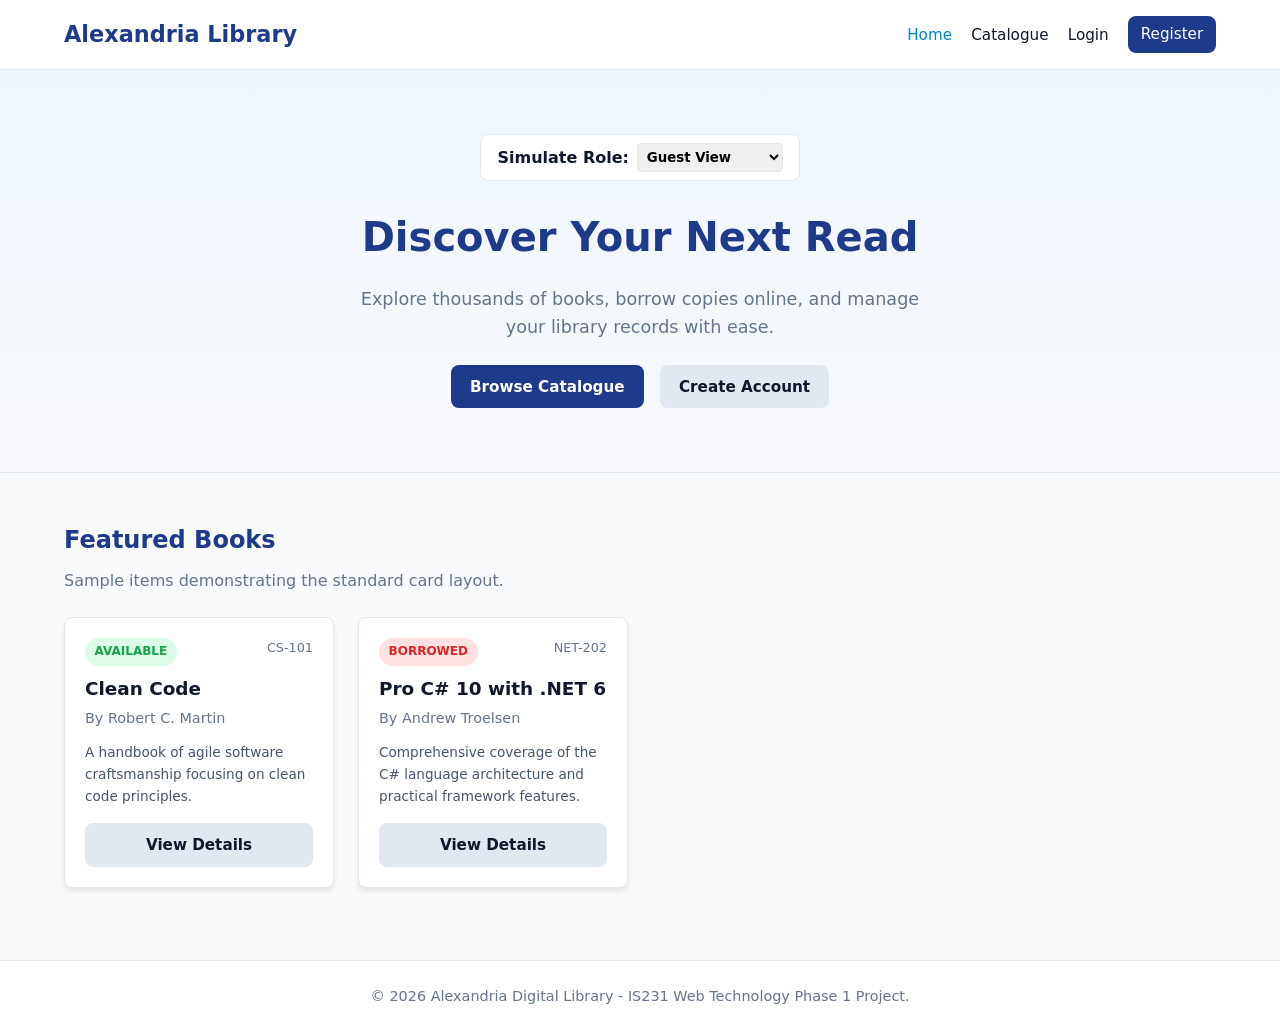
==== index.html @ ef95bee7 "feat: complete landing page and global styles" ====
<!DOCTYPE html>
<html lang="en">
<head>
  <meta charset="UTF-8">
  <meta name="viewport" content="width=device-width, initial-scale=1.0">
  <title>Alexandria Digital Library | Home</title>
  <link rel="stylesheet" href="css/style.css">
  <style>
    .hero {
      text-align: center;
      padding: 4rem 1rem;
      background: linear-gradient(180deg, #eff6ff 0%, #f8fafc 100%);
      border-bottom: 1px solid var(--border-color);
    }
    .hero h1 {
      font-size: 2.5rem;
      color: var(--primary-color);
      margin-bottom: 1rem;
    }
    .hero p {
      font-size: 1.1rem;
      color: var(--text-muted);
      max-width: 600px;
      margin: 0 auto 1.5rem auto;
    }
    .role-switcher-box {
      margin-bottom: 1.5rem;
      display: inline-flex;
      align-items: center;
      gap: 0.5rem;
      background: #ffffff;
      padding: 0.5rem 1rem;
      border-radius: var(--radius);
      border: 1px solid var(--border-color);
    }
    .role-switcher-box select {
      padding: 0.3rem;
      border-radius: 4px;
      border: 1px solid var(--border-color);
      font-weight: 600;
    }
  </style>
</head>
<body>

  <!-- شريط التنقل المشترك -->
  <header class="navbar">
    <div class="container nav-container">
      <a href="index.html" class="logo">Alexandria Library</a>
      <nav>
        <ul class="nav-links">
          <li><a href="index.html" class="active">Home</a></li>
          <li><a href="books.html">Catalogue</a></li>
          <li class="user-link"><a href="my-borrowed.html">My Borrowed</a></li>
          <li class="admin-link"><a href="admin-books.html">Admin Dashboard</a></li>
          <li class="auth-link"><a href="login.html">Login</a></li>
          <li class="auth-link"><a href="signup.html" class="btn btn-primary" style="color: white; padding: 0.4rem 0.8rem;">Register</a></li>
        </ul>
      </nav>
    </div>
  </header>

  <main>
    <!-- قسم الواجهة الرئيسية ومحاكي الرتب -->
    <section class="hero">
      <div class="container">
        <!-- محاكي الرتب للبروتوتايب لتبديل الروابط شكلياً -->
        <div class="role-switcher-box">
          <label for="role-select"><strong>Simulate Role:</strong></label>
          <select id="role-select" onchange="switchRole(this.value)">
            <option value="guest">Guest View</option>
            <option value="user">Logged-in User</option>
            <option value="admin">Administrator</option>
          </select>
        </div>

        <h1>Discover Your Next Read</h1>
        <p>Explore thousands of books, borrow copies online, and manage your library records with ease.</p>
        <div style="display: flex; gap: 1rem; justify-content: center;">
          <a href="books.html" class="btn btn-primary">Browse Catalogue</a>
          <a href="signup.html" class="btn btn-secondary">Create Account</a>
        </div>
      </div>
    </section>

    <!-- عينة من كروت الكتب للتحقق من الاتساق -->
    <section class="container" style="padding: 3rem 0;">
      <h2 style="margin-bottom: 0.5rem; color: var(--primary-color);">Featured Books</h2>
      <p style="color: var(--text-muted); margin-bottom: 1.5rem;">Sample items demonstrating the standard card layout.</p>
      
      <div class="grid">
        <!-- كارت تجريبي: متاح -->
        <article class="card">
          <div>
            <div style="display: flex; justify-content: space-between; align-items: start; margin-bottom: 0.5rem;">
              <span class="badge badge-available">Available</span>
              <span style="font-size: 0.8rem; color: var(--text-muted);">CS-101</span>
            </div>
            <h3 style="font-size: 1.15rem; margin-bottom: 0.25rem;">Clean Code</h3>
            <p style="font-size: 0.9rem; color: var(--text-muted); margin-bottom: 0.75rem;">By Robert C. Martin</p>
            <p style="font-size: 0.85rem; color: #475569; margin-bottom: 1rem;">A handbook of agile software craftsmanship focusing on clean code principles.</p>
          </div>
          <a href="book-details.html" class="btn btn-secondary" style="text-align: center;">View Details</a>
        </article>

        <!-- كارت تجريبي: مستعار -->
        <article class="card">
          <div>
            <div style="display: flex; justify-content: space-between; align-items: start; margin-bottom: 0.5rem;">
              <span class="badge badge-borrowed">Borrowed</span>
              <span style="font-size: 0.8rem; color: var(--text-muted);">NET-202</span>
            </div>
            <h3 style="font-size: 1.15rem; margin-bottom: 0.25rem;">Pro C# 10 with .NET 6</h3>
            <p style="font-size: 0.9rem; color: var(--text-muted); margin-bottom: 0.75rem;">By Andrew Troelsen</p>
            <p style="font-size: 0.85rem; color: #475569; margin-bottom: 1rem;">Comprehensive coverage of the C# language architecture and practical framework features.</p>
          </div>
          <a href="book-details.html" class="btn btn-secondary" style="text-align: center;">View Details</a>
        </article>
      </div>
    </section>
  </main>

  <footer>
    <div class="container">
      <p>&copy; 2026 Alexandria Digital Library - IS231 Web Technology Phase 1 Project.</p>
    </div>
  </footer>

  <!-- سكربت واجهة تبديل الرتب لغرض العرض في الـ Prototype -->
  <script>
    function switchRole(role) {
      const userLinks = document.querySelectorAll('.user-link');
      const adminLinks = document.querySelectorAll('.admin-link');
      const authLinks = document.querySelectorAll('.auth-link');

      if (role === 'guest') {
        userLinks.forEach(el => el.style.display = 'none');
        adminLinks.forEach(el => el.style.display = 'none');
        authLinks.forEach(el => el.style.display = 'inline-block');
      } else if (role === 'user') {
        userLinks.forEach(el => el.style.display = 'inline-block');
        adminLinks.forEach(el => el.style.display = 'none');
        authLinks.forEach(el => el.style.display = 'none');
      } else if (role === 'admin') {
        userLinks.forEach(el => el.style.display = 'none');
        adminLinks.forEach(el => el.style.display = 'inline-block');
        authLinks.forEach(el => el.style.display = 'none');
      }
    }
    // الضبط الافتراضي كـ Guest
    switchRole('guest');
  </script>
</body>
</html>
---- css/style.css ----
/* --- متغيرات التصميم الموحدة --- */
:root {
  --primary-color: #1e3a8a;
  --primary-hover: #172554;
  --secondary-color: #0284c7;
  --bg-color: #f8fafc;
  --card-bg: #ffffff;
  --text-main: #0f172a;
  --text-muted: #64748b;
  --border-color: #e2e8f0;
  --success: #16a34a;
  --danger: #dc2626;
  --radius: 8px;
  --shadow: 0 4px 6px -1px rgb(0 0 0 / 0.1);
}

/* إعادة التعيين العام */
* {
  margin: 0;
  padding: 0;
  box-sizing: border-box;
  font-family: system-ui, -apple-system, BlinkMacSystemFont, "Segoe UI", Roboto, sans-serif;
}

body {
  background-color: var(--bg-color);
  color: var(--text-main);
  line-height: 1.6;
  min-height: 100vh;
  display: flex;
  flex-direction: column;
}

.container {
  width: 90%;
  max-width: 1200px;
  margin: 0 auto;
}

/* شريط التنقل (Navbar) ومحدد الأدوار */
.navbar {
  background-color: #ffffff;
  border-bottom: 1px solid var(--border-color);
  position: sticky;
  top: 0;
  z-index: 1000;
}

.nav-container {
  display: flex;
  justify-content: space-between;
  align-items: center;
  padding: 1rem 0;
}

.logo {
  font-size: 1.4rem;
  font-weight: 700;
  color: var(--primary-color);
  text-decoration: none;
}

.nav-links {
  display: flex;
  gap: 1.2rem;
  align-items: center;
  list-style: none;
}

.nav-links a {
  text-decoration: none;
  color: var(--text-main);
  font-weight: 500;
  font-size: 0.95rem;
  transition: color 0.2s;
}

.nav-links a:hover,
.nav-links a.active {
  color: var(--secondary-color);
}

/* مبدل الرتب المخصص للمشروع (Role Switcher) */
.role-badge {
  background-color: #e0f2fe;
  color: #0369a1;
  padding: 0.3rem 0.6rem;
  border-radius: 4px;
  font-size: 0.8rem;
  font-weight: 600;
  border: 1px solid #bae6fd;
}

/* الأزرار المشتركة */
.btn {
  display: inline-block;
  padding: 0.6rem 1.2rem;
  border-radius: var(--radius);
  font-weight: 600;
  text-decoration: none;
  border: none;
  cursor: pointer;
  transition: all 0.2s;
  font-size: 0.95rem;
}

.btn-primary {
  background-color: var(--primary-color);
  color: #ffffff;
}

.btn-primary:hover {
  background-color: var(--primary-hover);
}

.btn-secondary {
  background-color: #e2e8f0;
  color: var(--text-main);
}

.btn-secondary:hover {
  background-color: #cbd5e1;
}

/* شارات الحالة (Availability Badges) */
.badge {
  display: inline-block;
  padding: 0.25rem 0.6rem;
  font-size: 0.75rem;
  font-weight: 700;
  border-radius: 9999px;
  text-transform: uppercase;
}

.badge-available {
  background-color: #dcfce7;
  color: var(--success);
}

.badge-borrowed {
  background-color: #fee2e2;
  color: var(--danger);
}

/* شبكة الكروت العامة */
.grid {
  display: grid;
  grid-template-columns: repeat(auto-fill, minmax(260px, 1fr));
  gap: 1.5rem;
  margin: 1.5rem 0;
}

.card {
  background: var(--card-bg);
  border: 1px solid var(--border-color);
  border-radius: var(--radius);
  padding: 1.25rem;
  box-shadow: var(--shadow);
  display: flex;
  flex-direction: column;
  justify-content: space-between;
}

/* الفوتر */
footer {
  margin-top: auto;
  background-color: #ffffff;
  border-top: 1px solid var(--border-color);
  padding: 1.5rem 0;
  text-align: center;
  color: var(--text-muted);
  font-size: 0.9rem;
}
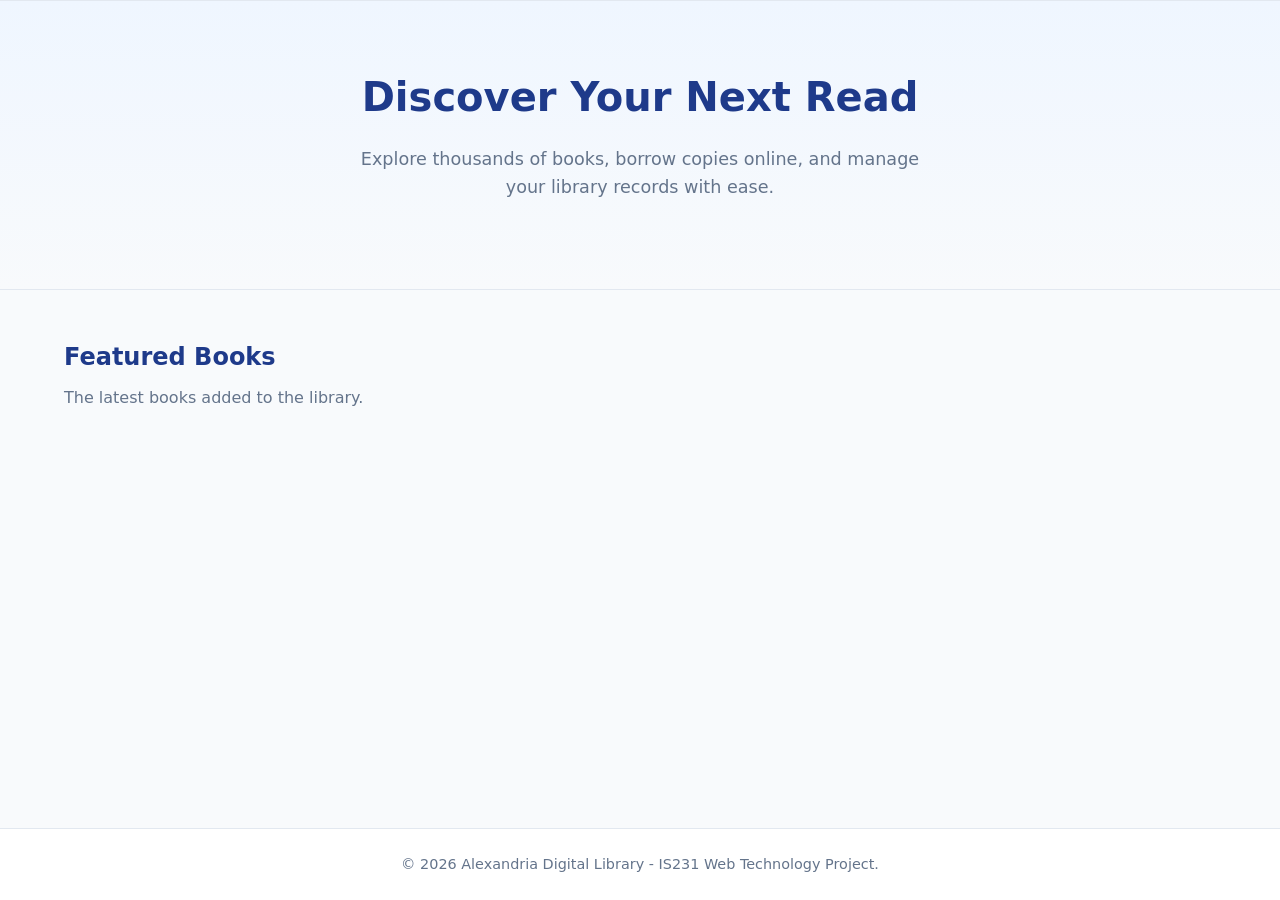
==== commit 3f626152: "Refactor navbar and remove role switcher" ====
--- a/index.html
+++ b/index.html
@@ -1,5 +1,6 @@
 <!DOCTYPE html>
 <html lang="en">
+
 <head>
   <meta charset="UTF-8">
   <meta name="viewport" content="width=device-width, initial-scale=1.0">
@@ -12,143 +13,98 @@
       background: linear-gradient(180deg, #eff6ff 0%, #f8fafc 100%);
       border-bottom: 1px solid var(--border-color);
     }
+
     .hero h1 {
       font-size: 2.5rem;
       color: var(--primary-color);
       margin-bottom: 1rem;
     }
+
     .hero p {
       font-size: 1.1rem;
       color: var(--text-muted);
       max-width: 600px;
       margin: 0 auto 1.5rem auto;
     }
-    .role-switcher-box {
-      margin-bottom: 1.5rem;
-      display: inline-flex;
-      align-items: center;
-      gap: 0.5rem;
-      background: #ffffff;
-      padding: 0.5rem 1rem;
-      border-radius: var(--radius);
-      border: 1px solid var(--border-color);
+
+    .hero .welcome-text {
+      font-weight: 600;
+      color: var(--primary-color);
     }
-    .role-switcher-box select {
-      padding: 0.3rem;
-      border-radius: 4px;
-      border: 1px solid var(--border-color);
-      font-weight: 600;
+
+    .hero-actions {
+      display: flex;
+      gap: 1rem;
+      justify-content: center;
+      flex-wrap: wrap;
+    }
+
+    .featured {
+      padding: 3rem 0;
+    }
+
+    .featured h2 {
+      margin-bottom: 0.5rem;
+      color: var(--primary-color);
+    }
+
+    .card-top {
+      display: flex;
+      justify-content: space-between;
+      align-items: start;
+      margin-bottom: 0.5rem;
+    }
+
+    .card .btn {
+      text-align: center;
     }
   </style>
 </head>
+
 <body>
 
-  <!-- شريط التنقل المشترك -->
-  <header class="navbar">
-    <div class="container nav-container">
-      <a href="index.html" class="logo">Alexandria Library</a>
-      <nav>
-        <ul class="nav-links">
-          <li><a href="index.html" class="active">Home</a></li>
-          <li><a href="books.html">Catalogue</a></li>
-          <li class="user-link"><a href="my-borrowed.html">My Borrowed</a></li>
-          <li class="admin-link"><a href="admin-books.html">Admin Dashboard</a></li>
-          <li class="auth-link"><a href="login.html">Login</a></li>
-          <li class="auth-link"><a href="signup.html" class="btn btn-primary" style="color: white; padding: 0.4rem 0.8rem;">Register</a></li>
-        </ul>
-      </nav>
-    </div>
-  </header>
+  <!-- Navbar is built by nav.js from the session role -->
+  <header class="navbar" id="navbar"></header>
 
   <main>
-    <!-- قسم الواجهة الرئيسية ومحاكي الرتب -->
     <section class="hero">
       <div class="container">
-        <!-- محاكي الرتب للبروتوتايب لتبديل الروابط شكلياً -->
-        <div class="role-switcher-box">
-          <label for="role-select"><strong>Simulate Role:</strong></label>
-          <select id="role-select" onchange="switchRole(this.value)">
-            <option value="guest">Guest View</option>
-            <option value="user">Logged-in User</option>
-            <option value="admin">Administrator</option>
-          </select>
-        </div>
-
+        <p id="welcome-text" class="welcome-text" hidden></p>
         <h1>Discover Your Next Read</h1>
         <p>Explore thousands of books, borrow copies online, and manage your library records with ease.</p>
-        <div style="display: flex; gap: 1rem; justify-content: center;">
-          <a href="books.html" class="btn btn-primary">Browse Catalogue</a>
-          <a href="signup.html" class="btn btn-secondary">Create Account</a>
-        </div>
+        <!-- Buttons are filled by home.js: guests see Create Account / Login,
+             a logged-in user sees the main pages of their role. -->
+        <div id="home-actions" class="hero-actions"></div>
       </div>
     </section>
 
-    <!-- عينة من كروت الكتب للتحقق من الاتساق -->
-    <section class="container" style="padding: 3rem 0;">
-      <h2 style="margin-bottom: 0.5rem; color: var(--primary-color);">Featured Books</h2>
-      <p style="color: var(--text-muted); margin-bottom: 1.5rem;">Sample items demonstrating the standard card layout.</p>
-      
-      <div class="grid">
-        <!-- كارت تجريبي: متاح -->
-        <article class="card">
-          <div>
-            <div style="display: flex; justify-content: space-between; align-items: start; margin-bottom: 0.5rem;">
-              <span class="badge badge-available">Available</span>
-              <span style="font-size: 0.8rem; color: var(--text-muted);">CS-101</span>
-            </div>
-            <h3 style="font-size: 1.15rem; margin-bottom: 0.25rem;">Clean Code</h3>
-            <p style="font-size: 0.9rem; color: var(--text-muted); margin-bottom: 0.75rem;">By Robert C. Martin</p>
-            <p style="font-size: 0.85rem; color: #475569; margin-bottom: 1rem;">A handbook of agile software craftsmanship focusing on clean code principles.</p>
-          </div>
-          <a href="book-details.html" class="btn btn-secondary" style="text-align: center;">View Details</a>
-        </article>
+    <section class="container featured">
+      <h2>Featured Books</h2>
+      <p class="section-description">The latest books added to the library.</p>
 
-        <!-- كارت تجريبي: مستعار -->
-        <article class="card">
-          <div>
-            <div style="display: flex; justify-content: space-between; align-items: start; margin-bottom: 0.5rem;">
-              <span class="badge badge-borrowed">Borrowed</span>
-              <span style="font-size: 0.8rem; color: var(--text-muted);">NET-202</span>
-            </div>
-            <h3 style="font-size: 1.15rem; margin-bottom: 0.25rem;">Pro C# 10 with .NET 6</h3>
-            <p style="font-size: 0.9rem; color: var(--text-muted); margin-bottom: 0.75rem;">By Andrew Troelsen</p>
-            <p style="font-size: 0.85rem; color: #475569; margin-bottom: 1rem;">Comprehensive coverage of the C# language architecture and practical framework features.</p>
-          </div>
-          <a href="book-details.html" class="btn btn-secondary" style="text-align: center;">View Details</a>
-        </article>
-      </div>
+      <div class="grid" id="featured-grid"></div>
+
+      <section class="empty-state" id="featured-empty" hidden>
+        <div class="empty-icon">
+          <span>📚</span>
+        </div>
+        <h3>No Books Yet</h3>
+        <p>The library has no books at the moment. Please check back soon.</p>
+      </section>
     </section>
   </main>
 
   <footer>
     <div class="container">
-      <p>&copy; 2026 Alexandria Digital Library - IS231 Web Technology Phase 1 Project.</p>
+      <p>&copy; 2026 Alexandria Digital Library - IS231 Web Technology Project.</p>
     </div>
   </footer>
 
-  <!-- سكربت واجهة تبديل الرتب لغرض العرض في الـ Prototype -->
-  <script>
-    function switchRole(role) {
-      const userLinks = document.querySelectorAll('.user-link');
-      const adminLinks = document.querySelectorAll('.admin-link');
-      const authLinks = document.querySelectorAll('.auth-link');
+  <script src="js/storage.js" defer></script>
+  <script src="js/auth.js" defer></script>
+  <script src="js/nav.js" defer></script>
+  <script src="js/validation.js" defer></script>
+  <script src="js/home.js" defer></script>
+</body>
 
-      if (role === 'guest') {
-        userLinks.forEach(el => el.style.display = 'none');
-        adminLinks.forEach(el => el.style.display = 'none');
-        authLinks.forEach(el => el.style.display = 'inline-block');
-      } else if (role === 'user') {
-        userLinks.forEach(el => el.style.display = 'inline-block');
-        adminLinks.forEach(el => el.style.display = 'none');
-        authLinks.forEach(el => el.style.display = 'none');
-      } else if (role === 'admin') {
-        userLinks.forEach(el => el.style.display = 'none');
-        adminLinks.forEach(el => el.style.display = 'inline-block');
-        authLinks.forEach(el => el.style.display = 'none');
-      }
-    }
-    // الضبط الافتراضي كـ Guest
-    switchRole('guest');
-  </script>
-</body>
-</html>+</html>
--- a/css/style.css
+++ b/css/style.css
@@ -1,4 +1,3 @@
-/* --- متغيرات التصميم الموحدة --- */
 :root {
   --primary-color: #1e3a8a;
   --primary-hover: #172554;
@@ -14,7 +13,6 @@
   --shadow: 0 4px 6px -1px rgb(0 0 0 / 0.1);
 }
 
-/* إعادة التعيين العام */
 * {
   margin: 0;
   padding: 0;
@@ -37,7 +35,6 @@
   margin: 0 auto;
 }
 
-/* شريط التنقل (Navbar) ومحدد الأدوار */
 .navbar {
   background-color: #ffffff;
   border-bottom: 1px solid var(--border-color);
@@ -50,11 +47,11 @@
   display: flex;
   justify-content: space-between;
   align-items: center;
-  padding: 1rem 0;
+  padding: 16px 0;
 }
 
 .logo {
-  font-size: 1.4rem;
+  font-size: 22.4px;
   font-weight: 700;
   color: var(--primary-color);
   text-decoration: none;
@@ -62,7 +59,7 @@
 
 .nav-links {
   display: flex;
-  gap: 1.2rem;
+  gap: 19.2px;
   align-items: center;
   list-style: none;
 }
@@ -71,7 +68,7 @@
   text-decoration: none;
   color: var(--text-main);
   font-weight: 500;
-  font-size: 0.95rem;
+  font-size: 15.2px;
   transition: color 0.2s;
 }
 
@@ -80,28 +77,26 @@
   color: var(--secondary-color);
 }
 
-/* مبدل الرتب المخصص للمشروع (Role Switcher) */
 .role-badge {
   background-color: #e0f2fe;
   color: #0369a1;
-  padding: 0.3rem 0.6rem;
+  padding: 4.8px 9.6px;
   border-radius: 4px;
-  font-size: 0.8rem;
+  font-size: 12.8px;
   font-weight: 600;
   border: 1px solid #bae6fd;
 }
 
-/* الأزرار المشتركة */
 .btn {
   display: inline-block;
-  padding: 0.6rem 1.2rem;
+  padding: 9.6px 19.2px;
   border-radius: var(--radius);
   font-weight: 600;
   text-decoration: none;
   border: none;
   cursor: pointer;
   transition: all 0.2s;
-  font-size: 0.95rem;
+  font-size: 15.2px;
 }
 
 .btn-primary {
@@ -122,11 +117,15 @@
   background-color: #cbd5e1;
 }
 
-/* شارات الحالة (Availability Badges) */
+.btn-register {
+    color: white !important;
+    padding: 6.4px 12.8px !important;
+}
+
 .badge {
   display: inline-block;
-  padding: 0.25rem 0.6rem;
-  font-size: 0.75rem;
+  padding: 4px 9.6px;
+  font-size: 12px;
   font-weight: 700;
   border-radius: 9999px;
   text-transform: uppercase;
@@ -142,32 +141,341 @@
   color: var(--danger);
 }
 
-/* شبكة الكروت العامة */
+
 .grid {
   display: grid;
   grid-template-columns: repeat(auto-fill, minmax(260px, 1fr));
-  gap: 1.5rem;
-  margin: 1.5rem 0;
+  gap: 24px;
+  margin: 24px 0;
 }
 
 .card {
   background: var(--card-bg);
   border: 1px solid var(--border-color);
   border-radius: var(--radius);
-  padding: 1.25rem;
+  padding: 20px;
   box-shadow: var(--shadow);
   display: flex;
   flex-direction: column;
   justify-content: space-between;
 }
 
-/* الفوتر */
 footer {
   margin-top: auto;
   background-color: #ffffff;
   border-top: 1px solid var(--border-color);
-  padding: 1.5rem 0;
+  padding: 24px 0;
   text-align: center;
   color: var(--text-muted);
-  font-size: 0.9rem;
-}+  font-size: 14.4px;
+}
+
+.catalogue-header {
+  text-align: center;
+  padding: 48px 16px 32px;
+}
+
+.catalogue-header h1 {
+  color: var(--primary-color);
+  font-size: 35.2px;
+  margin-bottom: 8px;
+}
+
+.catalogue-header p {
+  color: var(--text-muted);
+}
+
+.search-section {
+  background-color: var(--card-bg);
+  padding: 24px;
+  border: 1px solid var(--border-color);
+  border-radius: var(--radius);
+  box-shadow: var(--shadow);
+  margin-bottom: 32px;
+}
+
+.search-section h2 {
+  color: var(--primary-color);
+  margin-bottom: 19.2px;
+}
+
+.search-filters {
+  display: grid;
+  grid-template-columns: repeat(3, 1fr) auto;
+  gap: 16px;
+  align-items: end;
+}
+
+.filter-group {
+  display: flex;
+  flex-direction: column;
+  gap: 6.4px;
+}
+
+.filter-group label {
+  font-weight: 600;
+  font-size: 14.4px;
+}
+
+.filter-group input,
+.filter-group select {
+  width: 100%;
+  padding: 11.2px;
+  border: 1px solid var(--border-color);
+  border-radius: var(--radius);
+  font-size: 15.2px;
+  background-color: white;
+}
+
+.filter-group input:focus,
+.filter-group select:focus {
+  outline: none;
+  border-color: var(--secondary-color);
+}
+
+@media (max-width: 768px) {
+
+  .search-filters {
+    grid-template-columns: 1fr;
+  }
+
+}
+
+.books-section {
+  margin: 32px 0;
+}
+
+.books-section h2 {
+  color: var(--primary-color);
+  margin-bottom: 8px;
+}
+
+.section-description {
+  color: var(--text-muted);
+  margin-bottom: 24px;
+}
+
+.book-id {
+  color: var(--text-muted);
+  font-size: 12.8px;
+  margin: 11.2px 0;
+}
+
+.book-author {
+  color: var(--text-muted);
+  font-size: 14.4px;
+  margin: 6.4px 0;
+}
+
+.book-category {
+  color: var(--secondary-color);
+  font-size: 13.6px;
+  font-weight: 600;
+  margin: 8px 0;
+}
+
+.book-description {
+  color: var(--text-muted);
+  font-size: 14.4px;
+  margin: 12.8px 0 16px;
+}
+
+.empty-state {
+  text-align: center;
+  background-color: var(--card-bg);
+  border: 1px dashed var(--border-color);
+  border-radius: var(--radius);
+  padding: 40px 16px;
+  margin-top: 32px;
+}
+
+.empty-icon {
+  font-size: 48px;
+  margin-bottom: 16px;
+}
+
+.empty-state h3 {
+  color: var(--primary-color);
+  margin-bottom: 11.2px;
+}
+
+.empty-state p {
+  color: var(--text-muted);
+  max-width: 500px;
+  margin: 0 auto;
+}
+
+
+.book-details-wrapper {
+    margin: 40px auto;
+    max-width: 900px; 
+    padding: 32px;
+}
+
+.details-flex {
+    display: flex;
+    gap: 40px;
+    align-items: flex-start;
+}
+
+.details-img-col {
+    flex: 0 0 280px; 
+}
+
+.cover-img {
+    width: 100%;
+    border-radius: var(--radius);
+    box-shadow: var(--shadow);
+    border: 1px solid var(--border-color);
+}
+
+.details-text-col {
+    display: flex;
+    flex-direction: column;
+    gap: 12px;
+}
+
+.details-title {
+    color: var(--primary-color);
+    font-size: 32px;
+    margin-bottom: 8px;
+}
+
+.details-actions {
+    margin-top: 16px;
+    display: flex;
+    gap: 16px;
+}
+
+@media (max-width: 768px) {
+    .details-flex {
+        flex-direction: column;
+        align-items: center;
+        text-align: center;
+    }
+    .details-actions {
+        justify-content: center;
+    }
+}
+
+ 
+[hidden] {
+  display: none !important;
+}
+ 
+.btn-logout {
+  padding: 6.4px 12.8px;
+}
+ 
+
+.borrowed-filters {
+  display: grid;
+  grid-template-columns: 2fr 1fr auto;
+  gap: 16px;
+  align-items: end;
+}
+ 
+
+.borrowed-summary {
+  display: flex;
+  justify-content: space-between;
+  align-items: center;
+  flex-wrap: wrap;
+  gap: 8px;
+  margin-bottom: 8px;
+}
+ 
+.borrowed-summary h2 {
+  color: var(--primary-color);
+}
+ 
+.borrowed-count {
+  background-color: #e0f2fe;
+  color: #0369a1;
+  border: 1px solid #bae6fd;
+  padding: 4.8px 12.8px;
+  border-radius: 9999px;
+  font-size: 14.4px;
+}
+ 
+
+.borrow-dates {
+  display: flex;
+  gap: 24px;
+  margin: 16px 0;
+  padding-top: 12px;
+  border-top: 1px solid var(--border-color);
+}
+ 
+.borrow-dates dt {
+  color: var(--text-muted);
+  font-size: 12.8px;
+}
+ 
+.borrow-dates dd {
+  font-weight: 600;
+  font-size: 14.4px;
+}
+ 
+
+.card-actions {
+  display: flex;
+  gap: 10px;
+}
+ 
+.card-actions .btn {
+  flex: 1;
+  text-align: center;
+}
+ 
+.btn:disabled {
+  opacity: 0.6;
+  cursor: not-allowed;
+}
+ 
+
+.borrowed-card.is-returned {
+  border-color: #bbf7d0;
+  background-color: #f0fdf4;
+}
+ 
+
+.alert {
+  display: flex;
+  justify-content: space-between;
+  align-items: center;
+  gap: 12px;
+  padding: 12px 16px;
+  border-radius: var(--radius);
+  margin-bottom: 24px;
+  font-weight: 600;
+}
+ 
+.alert-success {
+  background-color: #dcfce7;
+  color: var(--success);
+  border: 1px solid #bbf7d0;
+}
+ 
+.alert-close {
+  background: none;
+  border: none;
+  font-size: 22px;
+  line-height: 1;
+  cursor: pointer;
+  color: inherit;
+}
+ 
+.btn-empty {
+  margin-top: 20px;
+}
+ 
+@media (max-width: 768px) {
+  .borrowed-filters {
+    grid-template-columns: 1fr;
+  }
+ 
+  .card-actions {
+    flex-direction: column;
+  }
+}
